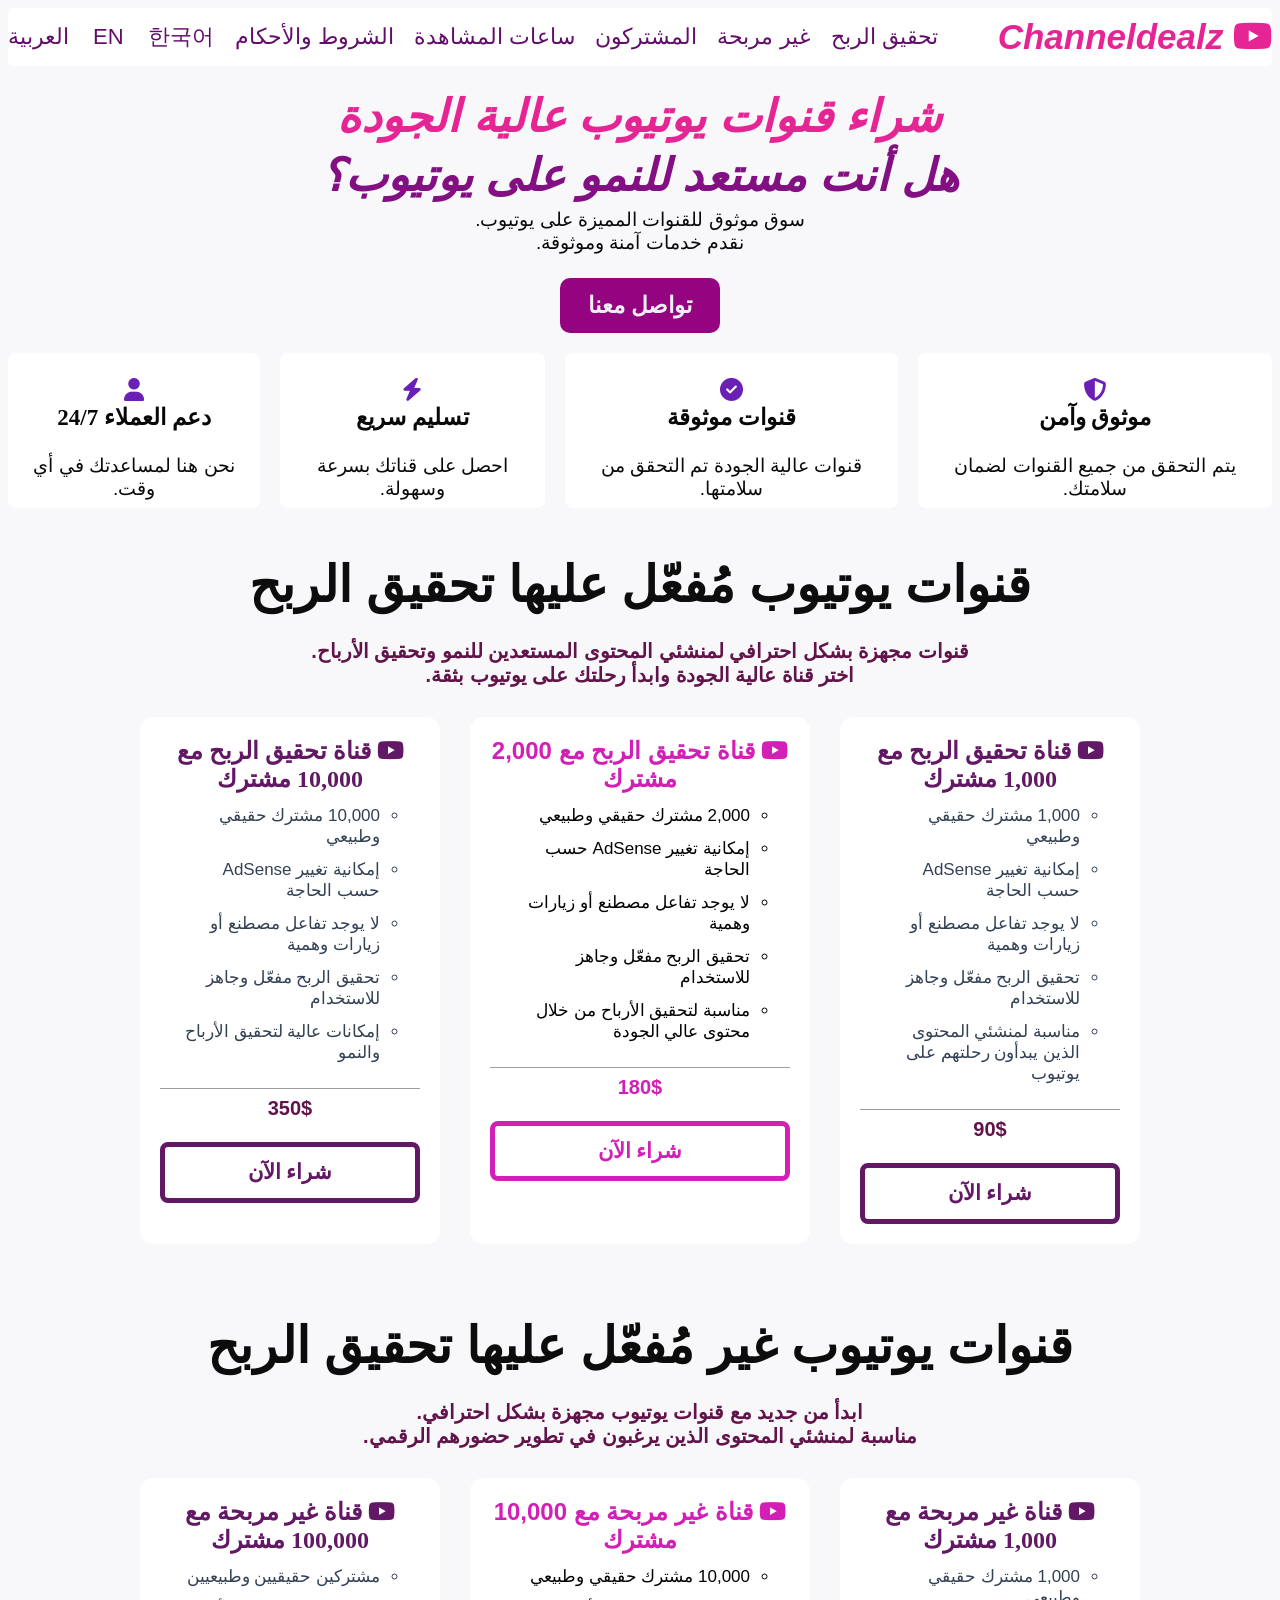
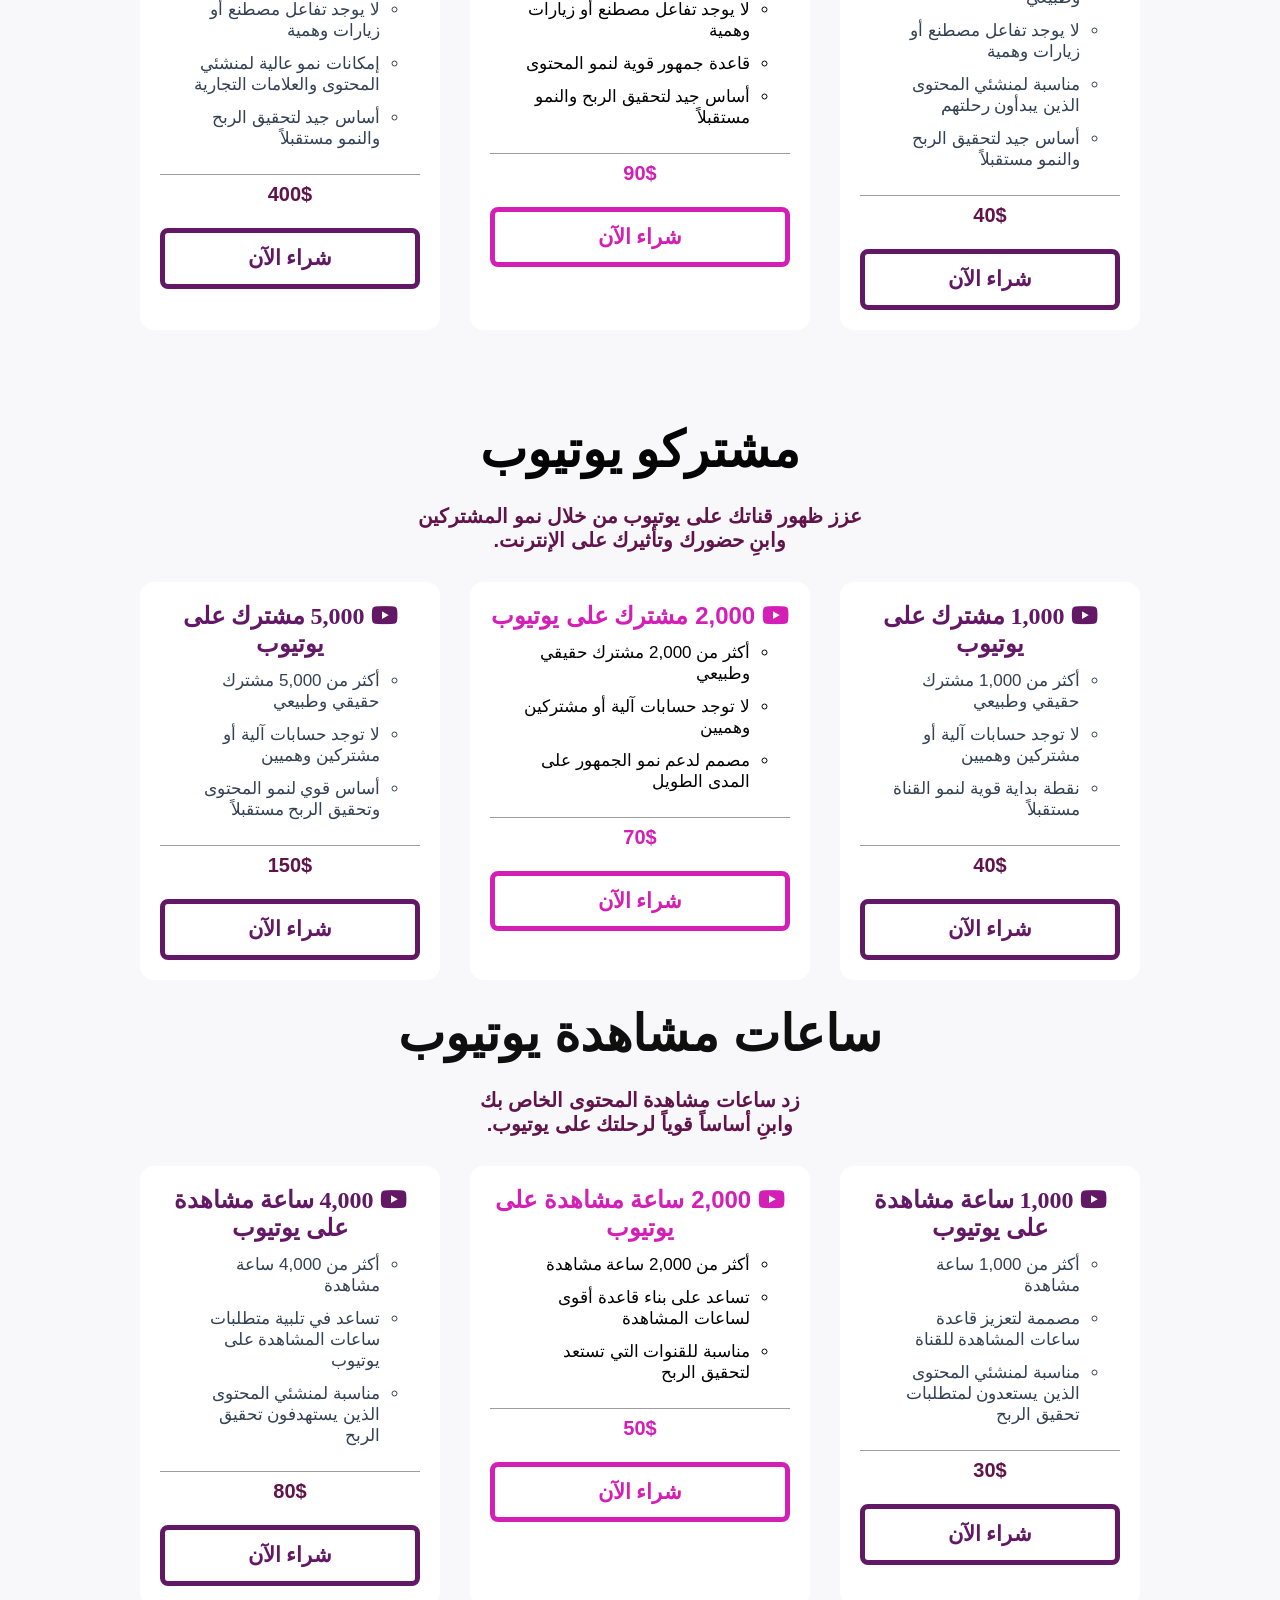
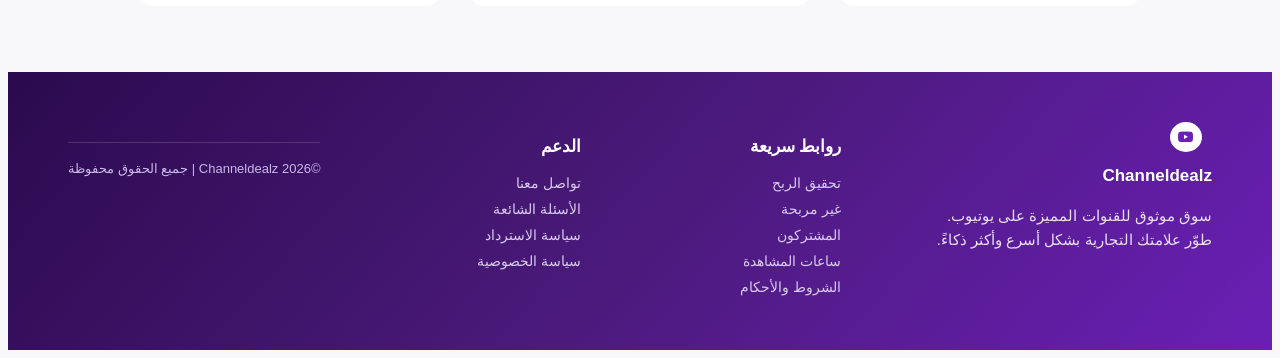
==== ar/index.html @ 0b19791d "Add files via upload" ====
<!DOCTYPE html>
<html lang="ar" dir="rtl">

<head>
    <meta charset="UTF-8">
    <meta name="viewport" content="width=device-width, initial-scale=1.0">

    <title>شراء قنوات يوتيوب | Channeldealz</title>

    <meta name="description"
        content="اشترِ قنوات يوتيوب عالية الجودة بأمان. نوفر قنوات موثوقة وخدمات المشتركين وساعات المشاهدة.">

    <link rel="stylesheet" href="../style.css">

    <link rel="stylesheet"
        href="https://cdnjs.cloudflare.com/ajax/libs/font-awesome/6.5.2/css/all.min.css">

    <link rel="alternate" hreflang="en" href="../index.html">
    <link rel="alternate" hreflang="ko" href="../ko/index.html">
    <link rel="alternate" hreflang="ar" href="./index.html">
    <link rel="alternate" hreflang="x-default" href="../index.html">
</head>


<body>

    <!-- NAVBAR -->
    <header>

        <nav class="ao">

            <div class="o">
                <span>
                    <i class="fa-brands fa-youtube"></i>
                    Channeldealz
                </span>
            </div>

            <ul>
                <li><a href="#channel">تحقيق الربح</a></li>
                <li><a href="#non">غير مربحة</a></li>
                <li><a href="#subscribers">المشتركون</a></li>
                <li><a href="#watch-time">ساعات المشاهدة</a></li>
                <li><a href="terms.html">الشروط والأحكام</a></li>
            </ul>

            <div class="languages">
                <a href="../index.html">EN</a>
                <a href="../ko/index.html">한국어</a>
                <a href="./index.html">العربية</a>
            </div>

        </nav>

    </header>


    <br>


    <!-- HOME -->
    <section id="home">

        <div class="zo">

            <h1 class="co">
                شراء قنوات يوتيوب عالية الجودة
            </h1>

            <h1 class="bo">
                هل أنت مستعد للنمو على يوتيوب؟
            </h1>

            <p>
                سوق موثوق للقنوات المميزة على يوتيوب.<br>
                نقدم خدمات آمنة وموثوقة.
            </p>

            <br>

            <div class="f">
                <a href="mailto:sikandariqbalmillionaire@gmail.com">
                    تواصل معنا
                </a>
            </div>


            <div class="yo">

                <div class="xo">

                    <h3>
                        <i class="fa-solid fa-shield-halved"></i>
                        <br>
                        موثوق وآمن
                    </h3>

                    <p>
                        يتم التحقق من جميع القنوات لضمان سلامتك.
                    </p>

                </div>


                <div class="xo">

                    <h3>
                        <i class="fa-solid fa-circle-check"></i>
                        <br>
                        قنوات موثوقة
                    </h3>

                    <p>
                        قنوات عالية الجودة تم التحقق من سلامتها.
                    </p>

                </div>


                <div class="xo">

                    <h3>
                        <i class="fa-solid fa-bolt"></i>
                        <br>
                        تسليم سريع
                    </h3>

                    <p>
                        احصل على قناتك بسرعة وسهولة.
                    </p>

                </div>


                <div class="xo">

                    <h3>
                        <i class="fa-solid fa-user"></i>
                        <br>
                        دعم العملاء 24/7
                    </h3>

                    <p>
                        نحن هنا لمساعدتك في أي وقت.
                    </p>

                </div>

            </div>

        </div>

    </section>


    <br>


    <!-- MONETIZED CHANNELS -->
    <section id="channel">

        <h1>
            قنوات يوتيوب مُفعّل عليها تحقيق الربح
        </h1>

        <h3>
            قنوات مجهزة بشكل احترافي لمنشئي المحتوى المستعدين للنمو وتحقيق الأرباح.<br>
            اختر قناة عالية الجودة وابدأ رحلتك على يوتيوب بثقة.
        </h3>


        <div class="jo">


            <div class="no">

                <h2>
                    <i class="fa-brands fa-youtube"></i>
                    قناة تحقيق الربح مع 1,000 مشترك
                </h2>

                <ul>

                    <li>
                        1,000 مشترك حقيقي وطبيعي
                    </li>

                    <li>
                        إمكانية تغيير AdSense حسب الحاجة
                    </li>

                    <li>
                        لا يوجد تفاعل مصطنع أو زيارات وهمية
                    </li>

                    <li>
                        تحقيق الربح مفعّل وجاهز للاستخدام
                    </li>

                    <li>
                        مناسبة لمنشئي المحتوى الذين يبدأون رحلتهم على يوتيوب
                    </li>

                </ul>

                <div class="wo"></div>

                <h3>
                    90$
                </h3>

                <a href="https://open.kakao.com/me/tubeyt" target="_blank">
                    شراء الآن
                </a>

            </div>


            <div class="go">

                <h2>
                    <i class="fa-brands fa-youtube"></i>
                    قناة تحقيق الربح مع 2,000 مشترك
                </h2>

                <ul>

                    <li>
                        2,000 مشترك حقيقي وطبيعي
                    </li>

                    <li>
                        إمكانية تغيير AdSense حسب الحاجة
                    </li>

                    <li>
                        لا يوجد تفاعل مصطنع أو زيارات وهمية
                    </li>

                    <li>
                        تحقيق الربح مفعّل وجاهز للاستخدام
                    </li>

                    <li>
                        مناسبة لتحقيق الأرباح من خلال محتوى عالي الجودة
                    </li>

                </ul>

                <div class="x"></div>

                <h3>
                    180$
                </h3>

                <a href="https://open.kakao.com/me/tubeyt" target="_blank">
                    شراء الآن
                </a>

            </div>


            <div class="no">

                <h2>
                    <i class="fa-brands fa-youtube"></i>
                    قناة تحقيق الربح مع 10,000 مشترك
                </h2>

                <ul>

                    <li>
                        10,000 مشترك حقيقي وطبيعي
                    </li>

                    <li>
                        إمكانية تغيير AdSense حسب الحاجة
                    </li>

                    <li>
                        لا يوجد تفاعل مصطنع أو زيارات وهمية
                    </li>

                    <li>
                        تحقيق الربح مفعّل وجاهز للاستخدام
                    </li>

                    <li>
                        إمكانات عالية لتحقيق الأرباح والنمو
                    </li>

                </ul>

                <div class="wo"></div>

                <h3>
                    350$
                </h3>

                <a href="https://open.kakao.com/me/tubeyt" target="_blank">
                    شراء الآن
                </a>

            </div>

        </div>

    </section>


    <br>


    <!-- NON MONETIZED CHANNELS -->
    <section id="non">

        <h1>
            قنوات يوتيوب غير مُفعّل عليها تحقيق الربح
        </h1>

        <h3>
            ابدأ من جديد مع قنوات يوتيوب مجهزة بشكل احترافي.<br>
            مناسبة لمنشئي المحتوى الذين يرغبون في تطوير حضورهم الرقمي.
        </h3>


        <div class="jo">


            <div class="no">

                <h2>
                    <i class="fa-brands fa-youtube"></i>
                    قناة غير مربحة مع 1,000 مشترك
                </h2>

                <ul>

                    <li>
                        1,000 مشترك حقيقي وطبيعي
                    </li>

                    <li>
                        لا يوجد تفاعل مصطنع أو زيارات وهمية
                    </li>

                    <li>
                        مناسبة لمنشئي المحتوى الذين يبدأون رحلتهم
                    </li>

                    <li>
                        أساس جيد لتحقيق الربح والنمو مستقبلاً
                    </li>

                </ul>

                <div class="wo"></div>

                <h3>
                    40$
                </h3>

                <a href="https://open.kakao.com/me/tubeyt" target="_blank">
                    شراء الآن
                </a>

            </div>


            <div class="go">

                <h2>
                    <i class="fa-brands fa-youtube"></i>
                    قناة غير مربحة مع 10,000 مشترك
                </h2>

                <ul>

                    <li>
                        10,000 مشترك حقيقي وطبيعي
                    </li>

                    <li>
                        لا يوجد تفاعل مصطنع أو زيارات وهمية
                    </li>

                    <li>
                        قاعدة جمهور قوية لنمو المحتوى
                    </li>

                    <li>
                        أساس جيد لتحقيق الربح والنمو مستقبلاً
                    </li>

                </ul>

                <div class="x"></div>

                <h3>
                    90$
                </h3>

                <a href="https://open.kakao.com/me/tubeyt" target="_blank">
                    شراء الآن
                </a>

            </div>


            <div class="no">

                <h2>
                    <i class="fa-brands fa-youtube"></i>
                    قناة غير مربحة مع 100,000 مشترك
                </h2>

                <ul>

                    <li>
                        مشتركين حقيقيين وطبيعيين
                    </li>

                    <li>
                        لا يوجد تفاعل مصطنع أو زيارات وهمية
                    </li>

                    <li>
                        إمكانات نمو عالية لمنشئي المحتوى والعلامات التجارية
                    </li>

                    <li>
                        أساس جيد لتحقيق الربح والنمو مستقبلاً
                    </li>

                </ul>

                <div class="wo"></div>

                <h3>
                    400$
                </h3>

                <a href="https://open.kakao.com/me/tubeyt" target="_blank">
                    شراء الآن
                </a>

            </div>

        </div>

    </section>


    <br><br>


    <!-- SUBSCRIBERS -->
    <section id="subscribers">

        <h1>
            مشتركو يوتيوب
        </h1>

        <h3>
            عزز ظهور قناتك على يوتيوب من خلال نمو المشتركين<br>
            وابنِ حضورك وتأثيرك على الإنترنت.
        </h3>


        <div class="jo">


            <div class="no">

                <h2>
                    <i class="fa-brands fa-youtube"></i>
                    1,000 مشترك على يوتيوب
                </h2>

                <ul>

                    <li>
                        أكثر من 1,000 مشترك حقيقي وطبيعي
                    </li>

                    <li>
                        لا توجد حسابات آلية أو مشتركين وهميين
                    </li>

                    <li>
                        نقطة بداية قوية لنمو القناة مستقبلاً
                    </li>

                </ul>

                <div class="wo"></div>

                <h3>
                    40$
                </h3>

                <a href="https://open.kakao.com/me/tubeyt" target="_blank">
                    شراء الآن
                </a>

            </div>


            <div class="go">

                <h2>
                    <i class="fa-brands fa-youtube"></i>
                    2,000 مشترك على يوتيوب
                </h2>

                <ul>

                    <li>
                        أكثر من 2,000 مشترك حقيقي وطبيعي
                    </li>

                    <li>
                        لا توجد حسابات آلية أو مشتركين وهميين
                    </li>

                    <li>
                        مصمم لدعم نمو الجمهور على المدى الطويل
                    </li>

                </ul>

                <div class="x"></div>

                <h3>
                    70$
                </h3>

                <a href="https://open.kakao.com/me/tubeyt" target="_blank">
                    شراء الآن
                </a>

            </div>


            <div class="no">

                <h2>
                    <i class="fa-brands fa-youtube"></i>
                    5,000 مشترك على يوتيوب
                </h2>

                <ul>

                    <li>
                        أكثر من 5,000 مشترك حقيقي وطبيعي
                    </li>

                    <li>
                        لا توجد حسابات آلية أو مشتركين وهميين
                    </li>

                    <li>
                        أساس قوي لنمو المحتوى وتحقيق الربح مستقبلاً
                    </li>

                </ul>

                <div class="wo"></div>

                <h3>
                    150$
                </h3>

                <a href="https://open.kakao.com/me/tubeyt" target="_blank">
                    شراء الآن
                </a>

            </div>

        </div>

    </section>


    <!-- WATCH TIME -->
    <section id="watch-time">

        <h1>
            ساعات مشاهدة يوتيوب
        </h1>

        <h3>
            زد ساعات مشاهدة المحتوى الخاص بك<br>
            وابنِ أساساً قوياً لرحلتك على يوتيوب.
        </h3>


        <div class="jo">


            <div class="no">

                <h2>
                    <i class="fa-brands fa-youtube"></i>
                    1,000 ساعة مشاهدة على يوتيوب
                </h2>

                <ul>

                    <li>
                        أكثر من 1,000 ساعة مشاهدة
                    </li>

                    <li>
                        مصممة لتعزيز قاعدة ساعات المشاهدة للقناة
                    </li>

                    <li>
                        مناسبة لمنشئي المحتوى الذين يستعدون لمتطلبات تحقيق الربح
                    </li>

                </ul>

                <div class="wo"></div>

                <h3>
                    30$
                </h3>

                <a href="https://open.kakao.com/me/tubeyt" target="_blank">
                    شراء الآن
                </a>

            </div>


            <div class="go">

                <h2>
                    <i class="fa-brands fa-youtube"></i>
                    2,000 ساعة مشاهدة على يوتيوب
                </h2>

                <ul>

                    <li>
                        أكثر من 2,000 ساعة مشاهدة
                    </li>

                    <li>
                        تساعد على بناء قاعدة أقوى لساعات المشاهدة
                    </li>

                    <li>
                        مناسبة للقنوات التي تستعد لتحقيق الربح
                    </li>

                </ul>

                <div class="x"></div>

                <h3>
                    50$
                </h3>

                <a href="https://open.kakao.com/me/tubeyt" target="_blank">
                    شراء الآن
                </a>

            </div>


            <div class="no">

                <h2>
                    <i class="fa-brands fa-youtube"></i>
                    4,000 ساعة مشاهدة على يوتيوب
                </h2>

                <ul>

                    <li>
                        أكثر من 4,000 ساعة مشاهدة
                    </li>

                    <li>
                        تساعد في تلبية متطلبات ساعات المشاهدة على يوتيوب
                    </li>

                    <li>
                        مناسبة لمنشئي المحتوى الذين يستهدفون تحقيق الربح
                    </li>

                </ul>

                <div class="wo"></div>

                <h3>
                    80$
                </h3>

                <a href="https://open.kakao.com/me/tubeyt" target="_blank">
                    شراء الآن
                </a>

            </div>

        </div>

    </section>


    <br><br>


    <!-- FOOTER -->
    <section>

        <div class="d">


            <div class="a">

                <i class="fa-brands fa-youtube"></i>

                <h2>
                    Channeldealz
                </h2>

                <p>
                    سوق موثوق للقنوات المميزة على يوتيوب.<br>
                    طوّر علامتك التجارية بشكل أسرع وأكثر ذكاءً.
                </p>

            </div>


            <div class="b">

                <h2>
                    روابط سريعة
                </h2>

                <ul>

                    <li>
                        <a href="#channel">تحقيق الربح</a>
                    </li>

                    <li>
                        <a href="#non">غير مربحة</a>
                    </li>

                    <li>
                        <a href="#subscribers">المشتركون</a>
                    </li>

                    <li>
                        <a href="#watch-time">ساعات المشاهدة</a>
                    </li>

                    <li>
                        <a href="terms.html">الشروط والأحكام</a>
                    </li>

                </ul>

            </div>


            <div class="c">

                <h2>
                    الدعم
                </h2>

                <ul>

                    <li>
                        تواصل معنا
                    </li>

                    <li>
                        الأسئلة الشائعة
                    </li>

                    <li>
                        سياسة الاسترداد
                    </li>

                    <li>
                        سياسة الخصوصية
                    </li>

                </ul>

            </div>


            <footer>
                &copy;2026 Channeldealz | جميع الحقوق محفوظة
            </footer>


        </div>

    </section>


</body>

</html>
---- style.css ----
.ao a{
    font-size: 22px;
    font-weight:500;
    font-family: 'Segoe UI', Tahoma, Geneva, Verdana, sans-serif;
    color: rgb(99, 13, 107);
    text-decoration:none;
    margin-right: 20px;
}
.ao a:hover{
    background-color: rgb(143, 36, 137);
    color:#edeff3;
}
.ao ul{
    margin-left: auto;
    display: flex;
    list-style: none;
}
.ao li{
    font-weight:1000;
}
.o{
    display:flex;
    align-items: center;
    gap: 2px;
}
.o span img{
 vertical-align: middle;
}
.ao span{
    font-size: 35px;
    font-style: italic;
    color: rgb(230, 37, 149);
    font-family:'Gill Sans', 'Gill Sans MT', Calibri, 'Trebuchet MS', sans-serif;
    font-weight:800 !important;
}
.ao{
    display: flex;
    align-items: center;
    border-radius: 5px;
    background:white;
}
.zo h1,.zo p{
    margin: 6px 0;
}
.bo{
    color: rgb(131, 16, 131);
    font-family:Arial, Helvetica, sans-serif;
    font-size:45px;
    font-style: italic;
    text-align: center;
    font-weight: 800;
}
.co{
    color: rgb(230, 37, 149);
    font-family: Arial, Helvetica, sans-serif;
    font-size: 45px;
    font-style: italic;
    text-align: center;
    font-weight:850;
}
.f{
    display: flex;
    justify-content: center;
    margin-bottom: 20px;
}
.f a{
    border-radius: 10px;
    padding:14px 28px;
    width: fit-content;
    background:rgb(148, 4, 129);
    text-align: center;
    text-decoration: none;
    color: #edeff3;
    font-size:23px;
    font-weight:600;
}
.zo p{
    color:rgb(10, 10, 10);
    font-size: 19px;
    text-align: center;
    font-family: 'Lucida Sans', 'Lucida Sans Regular', 'Lucida Grande', 'Lucida Sans Unicode', Geneva, Verdana, sans-serif;
}
.xo{
    width: fit-content;
    text-align: center;
    padding: 2px;
    color:rgb(8, 8, 8);
    background:white;
    border-radius: 8px;
    margin-bottom: 5px;
    font-family:'Times New Roman', Times, serif;
}
.xo i{
    color:#6a1fb5;
}
.xo h3{
    font-size:23px !important;
}
.yo{
   display: flex;
   gap:20px;
   align-items: center;
}
.lo{
    width: 50px !important;
    height: 24px !important;
    margin-top: 5px;
}
body{
    background-color: rgb(248, 248, 250);
}
#channel h1{
    color: rgb(14, 13, 13);
    font-weight: 700;
    font-size: 50px;
    text-align: center;
    font-family:Arial, Helvetica, sans-serif;
    line-height:0.5;
}
#channel h3{
    color: rgb(97, 20, 74);
    text-align: center;
    font-size: 20px;
    font-family: Arial, Helvetica, sans-serif;
}
.no{
    box-sizing: border-box;
    width:300px;
    max-width: 300px;
    padding: 20px;
    max-width: 300px;
    align-items: center;
    border-radius: 14px;
    background-color: white;
    justify-content: center;
    transition: transform 0.3 ease;
}
.no:hover{
    transform:translateY(-6px);
    box-shadow: 0 18px 20px rgba(0,0,0,0.14);
}
.no h2{
    text-align:center;
    border: none;
    font-size:24px;
    font-weight: 700;
    color:#621864;
    margin: 0 0 12px;
    border-radius: 4px;
}
.no h3{
  margin:0 0 22px;
  font-weight: 700;
  font-size: 40px;
  color:#621864;
}
.no ul{
    padding-left: 22px;
    margin: 0 0 25px;
    font-family: 'Segoe UI', Tahoma, Geneva, Verdana, sans-serif;
}
.no li{
    margin-bottom: 12px;
    font-size: 17px;
    color: #334155;
    list-style:circle;
}
.no a{
   display: block;
   padding: 13px 20px;
   border:5px solid #621864;
   color:#621864;
   text-align: center;
   text-decoration: none;
   font-size: 21px;
   font-weight: 600;
   border-radius: 8px;
   transition: all 0.3s ease;
}
.wo{
    height:1px;
    background-color: #423942;
    opacity:0.5;
    margin-bottom:8px;
}
.x{
    height:1px;
    background-color: rgb(66, 56, 65);
    opacity:0.5;
    margin-bottom: 8px;
}
.go{
    width: 300px;
    max-width: 300px;
    border-radius: 14px;
    padding: 20px;
    transition: transform 0.3s ease;
    font-family: Arial, sans-serif;
    background-color:#ffffff;
}
.go:hover{
    transform:translateY(-6px);
    box-shadow: 0 18px 20px rgba(0,0,0,0.14);
}
.go h2{
    text-align: center;
    border: none;
    font-size:24px;
    font-weight: 700;
    color:rgb(212, 31, 182);
    margin: 0 0 12px;
    border-radius: 4px;
}
.go h3{
  margin:0 0 22px;
  font-weight: 700;
  font-size: 40px;
  color:rgb(212, 31, 182) !important;
}
.go ul{
    padding-left: 22px;
    margin: 0 0 25px;
    font-family: 'Segoe UI', Tahoma, Geneva, Verdana, sans-serif;
}
.go li{
    margin-bottom: 12px;
    font-size: 17px;
    list-style:circle;
}
.go a{
   display: block;
   padding: 13px 20px;
   border:5px solid rgb(212, 31, 182);
   color:rgb(212, 31, 182);
   text-align: center;
   text-decoration: none;
   font-size: 21px;
   font-weight: 600;
   border-radius: 8px;
   transition: all 0.3 ease;
}
.jo{
    width: 100%;
    max-width: 1150px;
    margin: 30px auto;
    
    display: flex;
    justify-content: center;
    align-items: stretch;
    
    gap: 30px;
    padding: 0 20px;
    box-sizing: border-box;
}
#non h1{
     color: rgb(12, 12, 12);
    font-weight: 700;
    font-size: 50px;
    text-align: center;
    font-family:Arial, Helvetica, sans-serif;
    line-height: 0.5;
}
#non h3{
    color: rgb(97, 20, 74);
    text-align: center;
    font-family: Arial, Helvetica, sans-serif;
    font-size: 20px;
}
#subscribers h1{
     color: rgb(5, 5, 5);
    font-weight: 700;
    font-size: 50px;
    text-align: center;
    font-family:Arial, Helvetica, sans-serif;
    line-height: 0.5;
}
#subscribers h3{
    color: rgb(97, 20, 74);
    text-align: center;
    font-size: 20px;
    font-family: Arial, Helvetica, sans-serif;
}
#watch-time h1{
     color: rgb(15, 15, 15);
    font-weight: 700;
    font-size: 50px;
    text-align: center;
    font-family:Arial, Helvetica, sans-serif;
    line-height: 0.5;
}
#watch-time h3{
    color: rgb(97, 20, 74);
    text-align: center;
    font-size: 20px;
    font-family: Arial, Helvetica, sans-serif;
}
.ho{
    background: rgb(36, 4, 31);
    min-height: 100vh;
    display: flex;
    justify-content: center;
    gap:20px;
    flex-wrap: wrap;
}
.ho h1{
    color: #edeff3 !important;
    text-align: center !important;
    font-weight:1000;
    font-size:55px;
}
.ho h3{
    color:#fcf3fb;
    margin: 0;
}
.vo{
    border-bottom: 1px solid #263246;
}
.qo h2{
  color:#fff;
  font-size: 32px;
  margin-bottom: 10px;
}
.qo h3{
    color:#eef0f3;
    text-align: justify;
    display: block;
    white-space: normal;
    font-family: Arial, Helvetica, sans-serif;
    word-spacing: 1px;
    line-height: 1.7;
}
 .vo,
 .qo{
position: relative;
border-left:2px solid #d861ce;
margin-left: 35px;
padding: 10px 0 10px 18px;
box-sizing: border-box;
flex-basis: 100%;
}
 .vo h1,
 .qo h2,
 .qo h3{
    margin-left: 0;
    padding-left: 0;
    text-align: left;
    display: block;
}
section:has(.d){
    background: linear-gradient(132deg,#2b0a4e,#4a1a7a,#6a1fb5);
    padding: 50px 60px 20px;
    color:#eee;
    font-family: 'Segoe UI', Tahoma, Geneva, Verdana, sans-serif;
}
.d{
    display: flex;
    justify-content: space-between;
    flex-wrap: wrap;
    gap:40px;
    max-width: 1200px;
    margin: 0 auto;
    padding-bottom: 25px;
}
.d h2{
    font-size: 17px;
    margin-bottom: 18px;
    color:#fff;
}
.a{
    flex: 1.5;
    min-width: 250px;
}
.a i{
    background: #fff;
    color: #6a1fb5;
    border-radius: 50%;
    padding: 8px;
    font-size: 14px;
    margin-right: 10px;
}
.a p{
    font-size: 15px;
    line-height: 1.6;
    color: #e7e1f1;
}
.b,.c{
  flex: 1;
  min-width: 180px;
}
.b ul,.c ul{
    list-style: none;
    padding: 0;
    margin: 0;
}
.b ul li,.c ul li{
    margin-bottom: 10px;
    color:#d8cbee;
    font-size: 14px;
}
.b ul li a{
    color:#d8cbee;
    text-decoration: none;
    transition: 0.3s;
}
.b ul  li a:hover{
    color:#fff;
    padding-left: 4px;
}
footer{
    text-align: center;
    padding: 18px 0;
    margin-top: 20px;
    border-top: 1px solid rgba(255,255,255,0.15);
    font-size: 13px;
    color:#cbb8e8;
}
@media (max-width: 1200px) {

    .ao {
        flex-wrap: wrap;
        padding: 10px 18px;
        gap: 8px;
    }

    .ao ul {
        flex-wrap: wrap;
        justify-content: center;
        gap: 5px 8px;
        margin-left: auto;
    }

    .ao a {
        font-size: 19px;
        margin-right: 8px;
    }

    .o {
        flex-shrink: 0;
    }

    .jo {
        max-width: 960px;
        flex-wrap: wrap;
        justify-content: center;
    }

    .co,
    .bo {
        font-size: 40px;
    }

    #channel h1,
    #non h1,
    #subscribers h1,
    #watch-time h1 {
        font-size: 44px;
        line-height: 1.1;
    }
}

@media (max-width: 900px) {

    .ao {
        padding: 10px 15px;
    }

    .ao ul {
        width: 100%;
        justify-content: center;
        margin-left: 0;
        flex-wrap: wrap;
        gap: 4px 8px;
    }

    .ao a {
        font-size: 17px;
        margin-right: 4px;
    }

    .jo {
        max-width: 650px;
        gap: 25px;
    }

    .co,
    .bo {
        font-size: 36px;
    }

    #channel h1,
    #non h1,
    #subscribers h1,
    #watch-time h1 {
        font-size: 40px;
        line-height: 1.15;
    }

    #channel h3,
    #non h3,
    #subscribers h3,
    #watch-time h3 {
        font-size: 18px;
        line-height: 1.5;
    }

    .ho {
        padding: 35px 6%;
    }

    .ho h1 {
        font-size: 46px;
    }

    .qo h2 {
        font-size: 28px;
    }

    .qo h3 {
        font-size: 17px;
        line-height: 1.6;
    }
}

@media (max-width: 650px) {

    .ao {
        padding: 8px 12px;
        gap: 8px;
    }

    .o {
        width: 100%;
        justify-content: center;
    }

    .ao span {
        font-size: 28px;
    }

    .ao ul {
        width: 100%;
        justify-content: center;
        flex-wrap: wrap;
        gap: 4px 7px;
        margin: 0;
    }

    .ao a {
        font-size: 15px;
        margin-right: 0;
        padding: 3px 2px;
    }

    .co,
    .bo {
        font-size: 30px;
        line-height: 1.25;
    }

    .zo p {
        font-size: 16px;
        line-height: 1.5;
    }

    .yo {
        flex-wrap: wrap;
        justify-content: center;
        gap: 12px;
    }

    .xo {
        width: calc(50% - 6px);
        max-width: none;
    }

    .xo h3 {
        font-size: 19px !important;
    }

    .xo p {
        font-size: 14px;
    }

    #channel h1,
    #non h1,
    #subscribers h1,
    #watch-time h1 {
        font-size: 32px;
        line-height: 1.2;
    }

    #channel h3,
    #non h3,
    #subscribers h3,
    #watch-time h3 {
        font-size: 16px;
        line-height: 1.5;
    }

    .jo {
        width: 100%;
        padding: 0 15px;
        flex-wrap: wrap;
        justify-content: center;
        gap: 20px;
    }

    .no,
    .go {
        width: 100%;
        max-width: 400px;
    }

    .no h2,
    .go h2 {
        font-size: 21px;
        line-height: 1.35;
    }

    .no li,
    .go li {
        font-size: 16px;
        line-height: 1.45;
    }

    .no h3,
    .go h3 {
        font-size: 34px;
    }

    .ho {
        padding: 30px 18px;
    }

    .ho h1 {
        font-size: 38px;
        line-height: 1.2;
    }

    .vo,
    .qo {
        margin-left: 0;
        padding-left: 14px;
    }

    .qo h2 {
        font-size: 25px;
        line-height: 1.3;
    }

    .qo h3 {
        font-size: 16px;
        line-height: 1.6;
        text-align: left;
        overflow-wrap: anywhere;
    }

    .d {
        padding-left: 20px;
        padding-right: 20px;
    }

    .a,
    .b,
    .c {
        min-width: 0;
        flex: 1 1 100%;
    }
}

@media (max-width: 420px) {

    .ao {
        padding: 8px 8px;
    }

    .ao span {
        font-size: 24px;
    }

    .ao ul {
        gap: 4px 5px;
    }

    .ao a {
        font-size: 13px;
    }

    .co,
    .bo {
        font-size: 26px;
    }

    .yo {
        gap: 10px;
    }

    .xo {
        width: 100%;
    }

    .jo {
        padding: 0 12px;
    }

    .no,
    .go {
        padding: 16px;
    }

    .no h2,
    .go h2 {
        font-size: 20px;
    }

    .no li,
    .go li {
        font-size: 15px;
    }

    .no a,
    .go a {
        font-size: 19px;
    }

    .ho {
        padding: 25px 14px;
    }

    .ho h1 {
        font-size: 32px;
    }

    .qo {
        padding-left: 12px;
    }

    .qo h2 {
        font-size: 22px;
    }

    .qo h3 {
        font-size: 15px;
    }
}
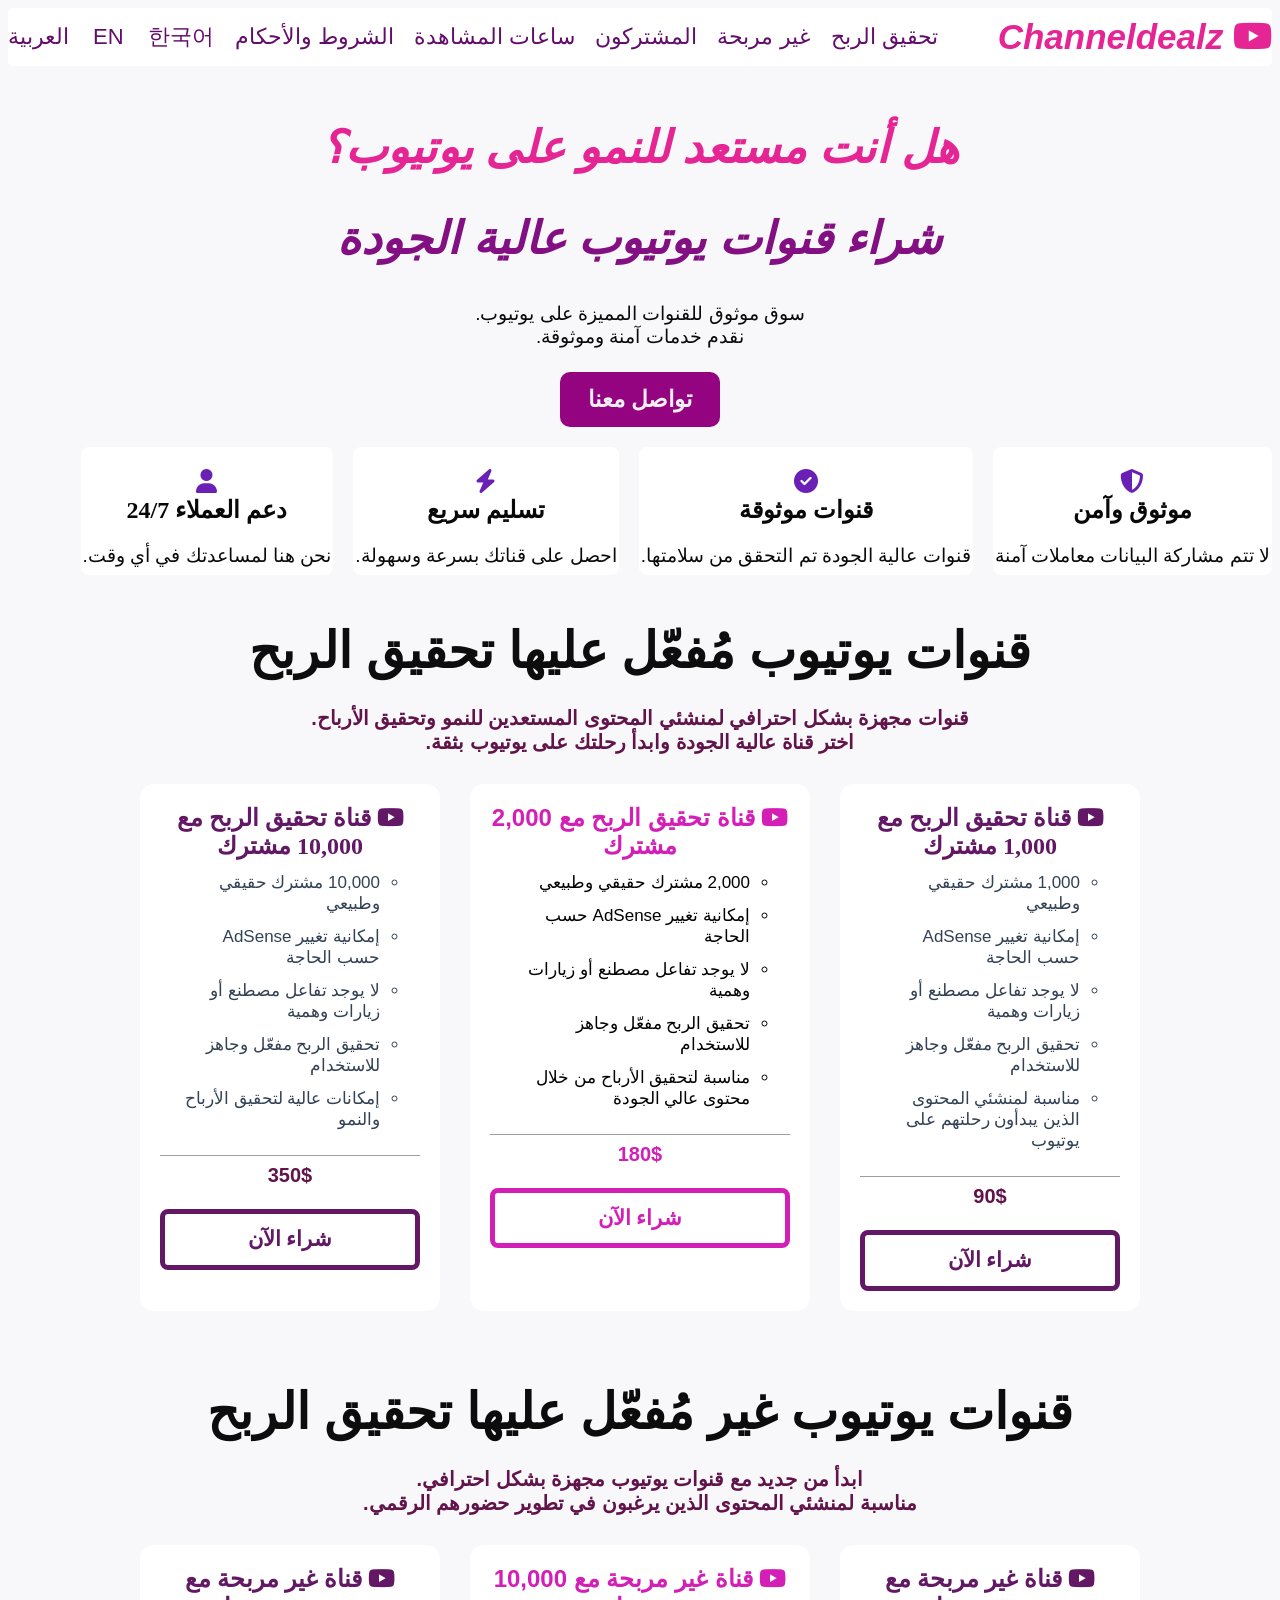
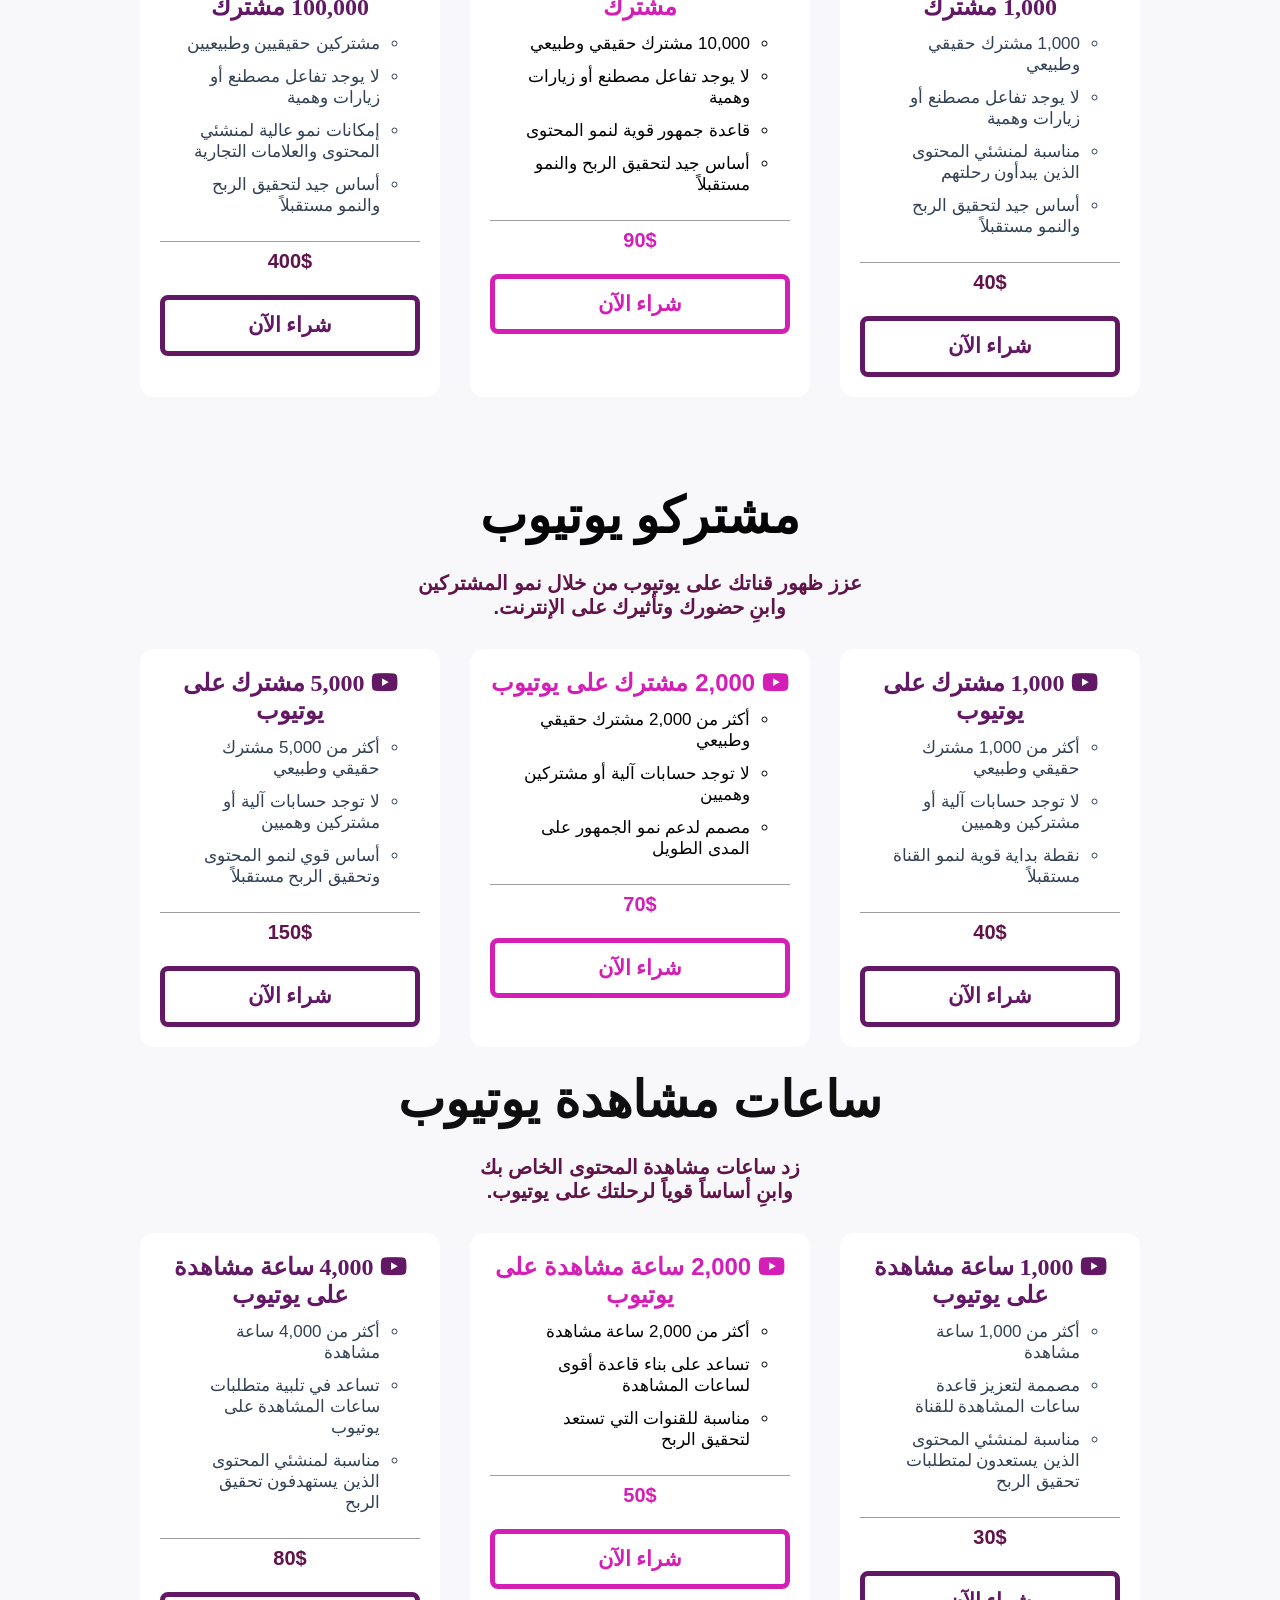
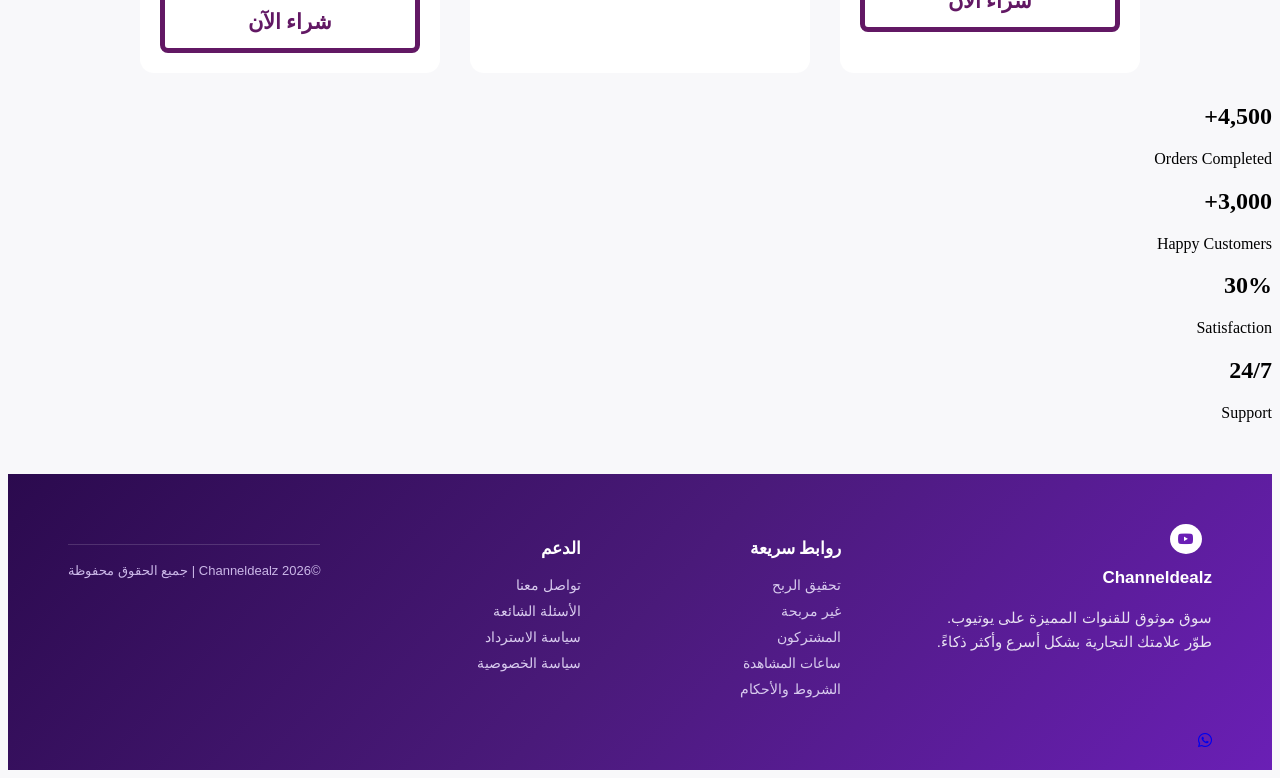
==== commit 13cd47dd: "Add files via upload" ====
--- a/ar/index.html
+++ b/ar/index.html
@@ -4,7 +4,7 @@
 <head>
     <meta charset="UTF-8">
     <meta name="viewport" content="width=device-width, initial-scale=1.0">
-
+    <meta name="description" content="شراء قنوات يوتيوب عالية الجودة، مع مشتركين وساعات مشاهدة. خدمات قنوات يوتيوب آمنة وموثوقة.">
     <title>شراء قنوات يوتيوب | Channeldealz</title>
 
     <meta name="description"
@@ -23,7 +23,9 @@
 
 
 <body>
-
+    <div class="progress">
+      <div id="progress-bar"></div>
+    </div>
     <!-- NAVBAR -->
     <header>
 
@@ -63,13 +65,13 @@
 
         <div class="zo">
 
-            <h1 class="co">
+            <h2 class="co">
+                هل أنت مستعد للنمو على يوتيوب؟
+            </h2>
+
+            <h2 class="bo">
                 شراء قنوات يوتيوب عالية الجودة
-            </h1>
-
-            <h1 class="bo">
-                هل أنت مستعد للنمو على يوتيوب؟
-            </h1>
+            </h2>
 
             <p>
                 سوق موثوق للقنوات المميزة على يوتيوب.<br>
@@ -89,14 +91,14 @@
 
                 <div class="xo">
 
-                    <h3>
+                    <h2>
                         <i class="fa-solid fa-shield-halved"></i>
                         <br>
                         موثوق وآمن
-                    </h3>
+                    </h2>
 
                     <p>
-                        يتم التحقق من جميع القنوات لضمان سلامتك.
+                       لا تتم مشاركة البيانات معاملات آمنة  
                     </p>
 
                 </div>
@@ -104,11 +106,11 @@
 
                 <div class="xo">
 
-                    <h3>
+                    <h2>
                         <i class="fa-solid fa-circle-check"></i>
                         <br>
                         قنوات موثوقة
-                    </h3>
+                    </h2>
 
                     <p>
                         قنوات عالية الجودة تم التحقق من سلامتها.
@@ -119,11 +121,11 @@
 
                 <div class="xo">
 
-                    <h3>
+                    <h2>
                         <i class="fa-solid fa-bolt"></i>
                         <br>
                         تسليم سريع
-                    </h3>
+                    </h2>
 
                     <p>
                         احصل على قناتك بسرعة وسهولة.
@@ -134,11 +136,11 @@
 
                 <div class="xo">
 
-                    <h3>
+                    <h2>
                         <i class="fa-solid fa-user"></i>
                         <br>
                         دعم العملاء 24/7
-                    </h3>
+                    </h2>
 
                     <p>
                         نحن هنا لمساعدتك في أي وقت.
@@ -209,7 +211,7 @@
                     90$
                 </h3>
 
-                <a href="https://open.kakao.com/me/tubeyt" target="_blank">
+                <a href="https://wa.me/923251877429" target="_blank">
                     شراء الآن
                 </a>
 
@@ -253,7 +255,7 @@
                     180$
                 </h3>
 
-                <a href="https://open.kakao.com/me/tubeyt" target="_blank">
+                <a href="https://wa.me/923251877429" target="_blank">
                     شراء الآن
                 </a>
 
@@ -297,7 +299,7 @@
                     350$
                 </h3>
 
-                <a href="https://open.kakao.com/me/tubeyt" target="_blank">
+                <a href="https://wa.me/923251877429" target="_blank">
                     شراء الآن
                 </a>
 
@@ -323,10 +325,7 @@
             مناسبة لمنشئي المحتوى الذين يرغبون في تطوير حضورهم الرقمي.
         </h3>
 
-
         <div class="jo">
-
-
             <div class="no">
 
                 <h2>
@@ -360,7 +359,7 @@
                     40$
                 </h3>
 
-                <a href="https://open.kakao.com/me/tubeyt" target="_blank">
+                <a href="https://wa.me/923251877429" target="_blank">
                     شراء الآن
                 </a>
 
@@ -400,7 +399,7 @@
                     90$
                 </h3>
 
-                <a href="https://open.kakao.com/me/tubeyt" target="_blank">
+                <a href="https://wa.me/923251877429" target="_blank">
                     شراء الآن
                 </a>
 
@@ -440,7 +439,7 @@
                     400$
                 </h3>
 
-                <a href="https://open.kakao.com/me/tubeyt" target="_blank">
+                <a href="https://wa.me/923251877429" target="_blank">
                     شراء الآن
                 </a>
 
@@ -499,7 +498,7 @@
                     40$
                 </h3>
 
-                <a href="https://open.kakao.com/me/tubeyt" target="_blank">
+                <a href="https://wa.me/923251877429" target="_blank">
                     شراء الآن
                 </a>
 
@@ -535,7 +534,7 @@
                     70$
                 </h3>
 
-                <a href="https://open.kakao.com/me/tubeyt" target="_blank">
+                <a href="https://wa.me/923251877429" target="_blank">
                     شراء الآن
                 </a>
 
@@ -571,7 +570,7 @@
                     150$
                 </h3>
 
-                <a href="https://open.kakao.com/me/tubeyt" target="_blank">
+                <a href="https://wa.me/923251877429" target="_blank">
                     شراء الآن
                 </a>
 
@@ -627,7 +626,7 @@
                     30$
                 </h3>
 
-                <a href="https://open.kakao.com/me/tubeyt" target="_blank">
+                <a href="https://wa.me/923251877429" target="_blank">
                     شراء الآن
                 </a>
 
@@ -663,7 +662,7 @@
                     50$
                 </h3>
 
-                <a href="https://open.kakao.com/me/tubeyt" target="_blank">
+                <a href="https://wa.me/923251877429" target="_blank">
                     شراء الآن
                 </a>
 
@@ -699,7 +698,7 @@
                     80$
                 </h3>
 
-                <a href="https://open.kakao.com/me/tubeyt" target="_blank">
+                <a href="https://wa.me/923251877429" target="_blank">
                     شراء الآن
                 </a>
 
@@ -708,7 +707,29 @@
         </div>
 
     </section>
-
+<div class="stats" id="stats">
+
+    <div class="stat-box">
+        <h2 class="counter" data-target="15000">0</h2>
+        <p>Orders Completed</p>
+    </div>
+
+    <div class="stat-box">
+        <h2 class="counter" data-target="10000">0</h2>
+        <p>Happy Customers</p>
+    </div>
+
+    <div class="stat-box">
+        <h2 class="counter" data-target="99">0</h2>
+        <p>Satisfaction</p>
+    </div>
+
+    <div class="stat-box">
+        <h2>24/7</h2>
+        <p>Support</p>
+    </div>
+
+</div>
 
     <br><br>
 
@@ -803,9 +824,9 @@
 
 
         </div>
-
+<a href="https://wa.me/923251877429" class="whatsapp" target="_blank"><i class="fa-brands fa-whatsapp"></i></a>
     </section>
-
+<script src="../script.js"></script>
 
 </body>
 
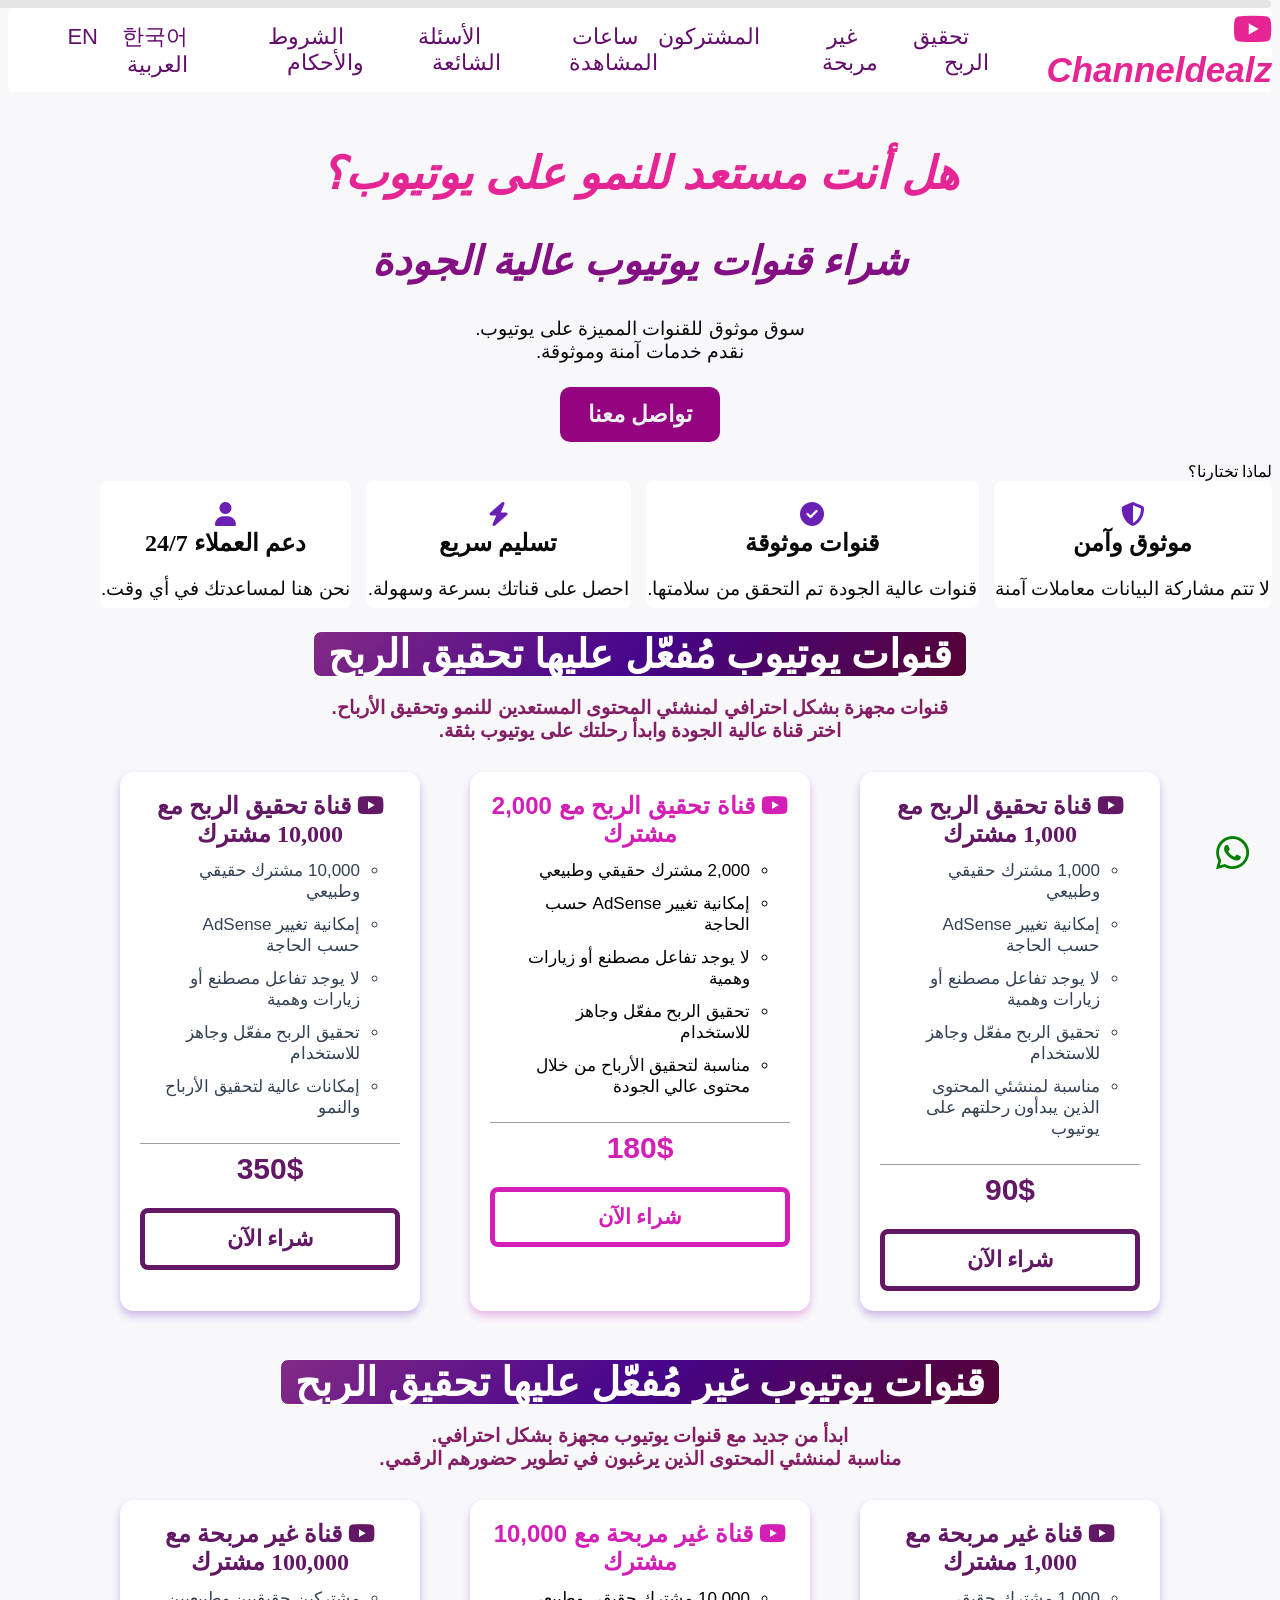
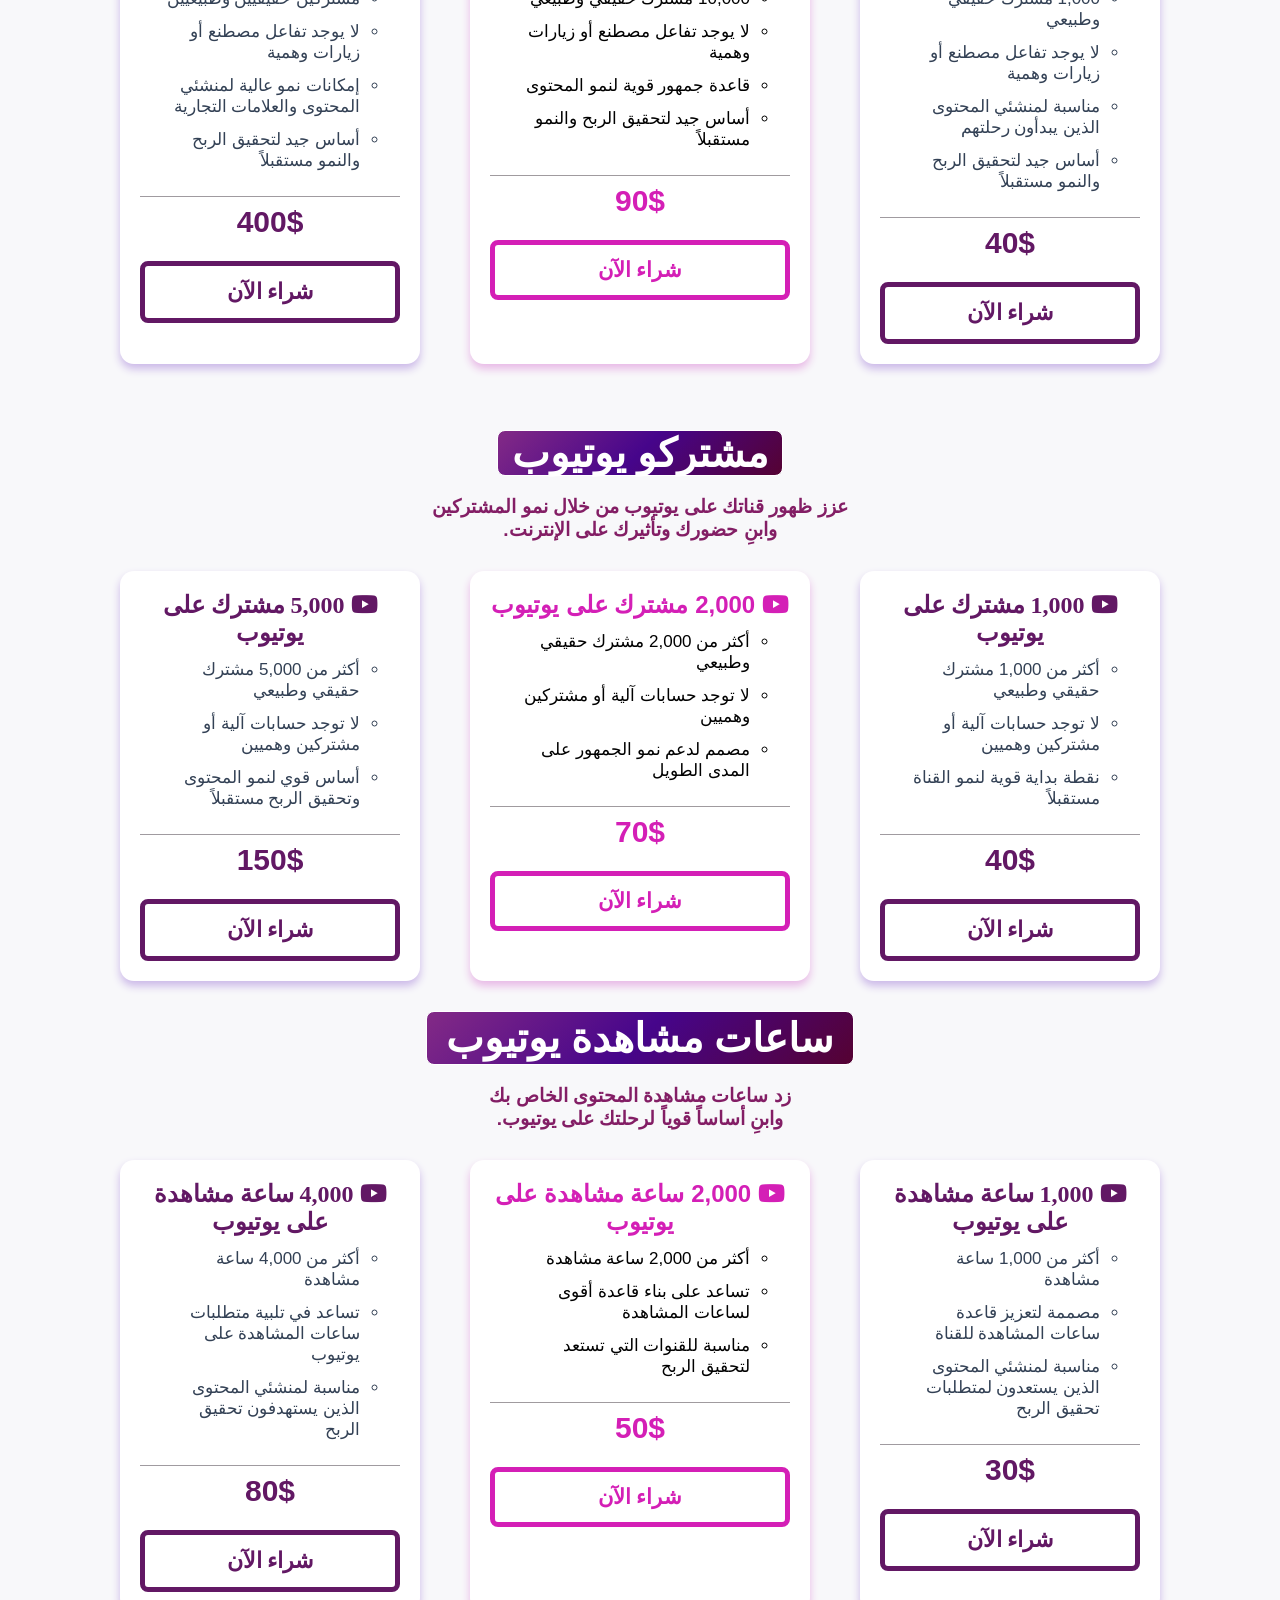
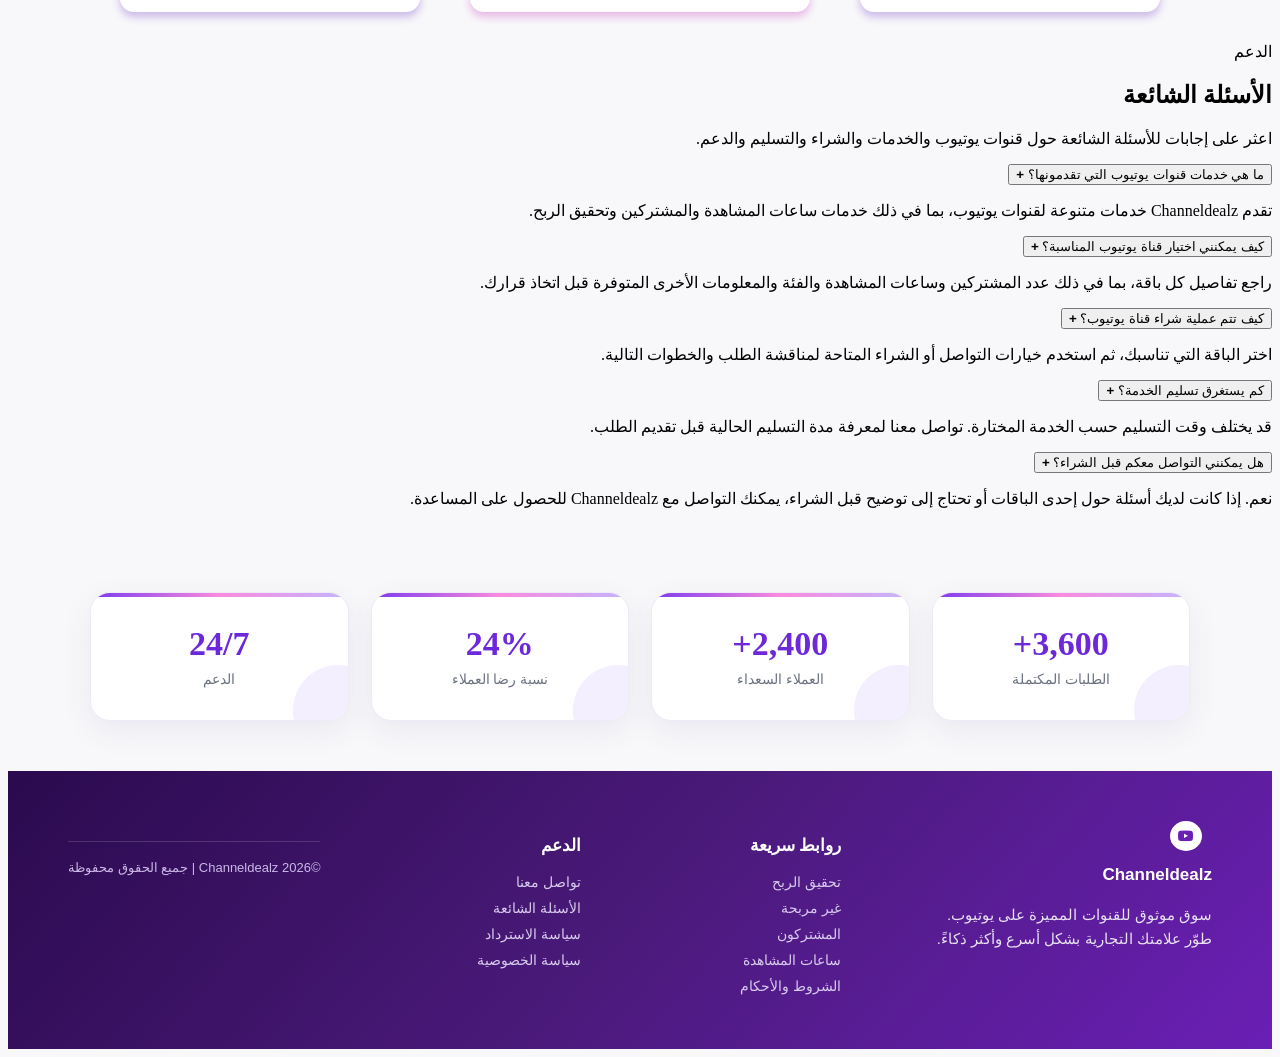
==== commit 090a2717: "Add files via upload" ====
--- a/ar/index.html
+++ b/ar/index.html
@@ -4,11 +4,10 @@
 <head>
     <meta charset="UTF-8">
     <meta name="viewport" content="width=device-width, initial-scale=1.0">
-    <meta name="description" content="شراء قنوات يوتيوب عالية الجودة، مع مشتركين وساعات مشاهدة. خدمات قنوات يوتيوب آمنة وموثوقة.">
-    <title>شراء قنوات يوتيوب | Channeldealz</title>
-
-    <meta name="description"
-        content="اشترِ قنوات يوتيوب عالية الجودة بأمان. نوفر قنوات موثوقة وخدمات المشتركين وساعات المشاهدة.">
+    
+<title>شراء قنوات يوتيوب عالية الجودة | موثوقة وآمنة</title>
+<meta name="description" content="اشترِ قنوات يوتيوب عالية الجودة مع خيارات متنوعة من المشتركين وساعات المشاهدة وتحقيق الربح. اكتشف قنوات موثوقة
+ واختر القناة المناسبة لاحتياجاتك.">
 
     <link rel="stylesheet" href="../style.css">
 
@@ -43,6 +42,7 @@
                 <li><a href="#non">غير مربحة</a></li>
                 <li><a href="#subscribers">المشتركون</a></li>
                 <li><a href="#watch-time">ساعات المشاهدة</a></li>
+                <li><a href="#faq">الأسئلة الشائعة</a></li>
                 <li><a href="terms.html">الشروط والأحكام</a></li>
             </ul>
 
@@ -85,7 +85,7 @@
                     تواصل معنا
                 </a>
             </div>
-
+            <div class="why-us">لماذا تختارنا؟</div>
 
             <div class="yo">
 
@@ -705,33 +705,91 @@
             </div>
 
         </div>
-
     </section>
+    <section id="faq" class="faq-section">
+    <div class="faq-heading">
+        <span>الدعم</span>
+        <h2>الأسئلة الشائعة</h2>
+        <p>اعثر على إجابات للأسئلة الشائعة حول قنوات يوتيوب والخدمات والشراء والتسليم والدعم.</p>
+    </div>
+
+    <div class="faq-container">
+
+        <div class="faq-item">
+            <button class="faq-question">
+                <span>ما هي خدمات قنوات يوتيوب التي تقدمونها؟</span>
+                <b>+</b>
+            </button>
+            <div class="faq-answer">
+                <p>تقدم Channeldealz خدمات متنوعة لقنوات يوتيوب، بما في ذلك خدمات ساعات المشاهدة والمشتركين وتحقيق الربح.</p>
+            </div>
+        </div>
+
+        <div class="faq-item">
+            <button class="faq-question">
+                <span>كيف يمكنني اختيار قناة يوتيوب المناسبة؟</span>
+                <b>+</b>
+            </button>
+            <div class="faq-answer">
+                <p>راجع تفاصيل كل باقة، بما في ذلك عدد المشتركين وساعات المشاهدة والفئة والمعلومات الأخرى المتوفرة قبل اتخاذ قرارك.</p>
+            </div>
+        </div>
+
+        <div class="faq-item">
+            <button class="faq-question">
+                <span>كيف تتم عملية شراء قناة يوتيوب؟</span>
+                <b>+</b>
+            </button>
+            <div class="faq-answer">
+                <p>اختر الباقة التي تناسبك، ثم استخدم خيارات التواصل أو الشراء المتاحة لمناقشة الطلب والخطوات التالية.</p>
+            </div>
+        </div>
+
+        <div class="faq-item">
+            <button class="faq-question">
+                <span>كم يستغرق تسليم الخدمة؟</span>
+                <b>+</b>
+            </button>
+            <div class="faq-answer">
+                <p>قد يختلف وقت التسليم حسب الخدمة المختارة. تواصل معنا لمعرفة مدة التسليم الحالية قبل تقديم الطلب.</p>
+            </div>
+        </div>
+
+        <div class="faq-item">
+            <button class="faq-question">
+                <span>هل يمكنني التواصل معكم قبل الشراء؟</span>
+                <b>+</b>
+            </button>
+            <div class="faq-answer">
+                <p>نعم. إذا كانت لديك أسئلة حول إحدى الباقات أو تحتاج إلى توضيح قبل الشراء، يمكنك التواصل مع Channeldealz للحصول على المساعدة.</p>
+            </div>
+        </div>
+
+    </div>
+</section><br>
 <div class="stats" id="stats">
 
     <div class="stat-box">
         <h2 class="counter" data-target="15000">0</h2>
-        <p>Orders Completed</p>
+        <p>الطلبات المكتملة</p>
     </div>
 
     <div class="stat-box">
         <h2 class="counter" data-target="10000">0</h2>
-        <p>Happy Customers</p>
+        <p>العملاء السعداء</p>
     </div>
 
     <div class="stat-box">
         <h2 class="counter" data-target="99">0</h2>
-        <p>Satisfaction</p>
+        <p>نسبة رضا العملاء</p>
     </div>
 
     <div class="stat-box">
         <h2>24/7</h2>
-        <p>Support</p>
+        <p>الدعم</p>
     </div>
 
 </div>
-
-    <br><br>
 
 
     <!-- FOOTER -->
--- a/style.css
+++ b/style.css
@@ -6,6 +6,26 @@
     text-decoration:none;
     margin-right: 20px;
 }
+.progress {
+    width: 100%;
+    height: 8px;
+    background: #e5e5e5;
+    border-radius: 10px;
+    overflow: hidden;
+    position: fixed;
+    top:0;
+    left:0;
+    right:9px;
+    z-index: 9999;
+}
+
+#progress-bar {
+    width: 0%;
+    height: 100%;
+    background: #490eaf;
+    border-radius: 10px;
+    transition: width 0.3s ease;
+}
 .ao a:hover{
     background-color: rgb(143, 36, 137);
     color:#edeff3;
@@ -45,10 +65,10 @@
 .bo{
     color: rgb(131, 16, 131);
     font-family:Arial, Helvetica, sans-serif;
-    font-size:45px;
+    font-size:40px;
     font-style: italic;
     text-align: center;
-    font-weight: 800;
+    font-weight: 700;
 }
 .co{
     color: rgb(230, 37, 149);
@@ -83,12 +103,13 @@
 .xo{
     width: fit-content;
     text-align: center;
-    padding: 2px;
+    padding: 1.5px;
     color:rgb(8, 8, 8);
     background:white;
     border-radius: 8px;
     margin-bottom: 5px;
     font-family:'Times New Roman', Times, serif;
+    transition: 0.3s ease-in-out;
 }
 .xo i{
     color:#6a1fb5;
@@ -98,8 +119,11 @@
 }
 .yo{
    display: flex;
-   gap:20px;
+   gap:15px;
    align-items: center;
+}
+.xo:hover{
+    transform: scale(1.03);
 }
 .lo{
     width: 50px !important;
@@ -110,49 +134,58 @@
     background-color: rgb(248, 248, 250);
 }
 #channel h1{
-    color: rgb(14, 13, 13);
+    color: white;
     font-weight: 700;
-    font-size: 50px;
+    font-size: 40px;
     text-align: center;
     font-family:Arial, Helvetica, sans-serif;
     line-height:0.5;
+     background: linear-gradient(135deg,#832a86,#46058b,#550232);
+    border: 1px solid white;
+    border-radius: 8px;
+    padding: 12px  14px;
+    width: fit-content;
+    margin: 0 auto;
 }
 #channel h3{
-    color: rgb(97, 20, 74);
-    text-align: center;
-    font-size: 20px;
+    color: rgb(131, 30, 101);
+    text-align: center;
+    font-size: 19px;
     font-family: Arial, Helvetica, sans-serif;
 }
 .no{
     box-sizing: border-box;
-    width:300px;
+    width:340px;
     max-width: 300px;
     padding: 20px;
-    max-width: 300px;
     align-items: center;
     border-radius: 14px;
     background-color: white;
     justify-content: center;
     transition: transform 0.3 ease;
+    box-shadow: 0 5px 9px #cbb8e8;
 }
 .no:hover{
     transform:translateY(-6px);
-    box-shadow: 0 18px 20px rgba(0,0,0,0.14);
+    box-shadow: 0 18px 20px #cbb8e8;
 }
 .no h2{
-    text-align:center;
-    border: none;
-    font-size:24px;
-    font-weight: 700;
-    color:#621864;
-    margin: 0 0 12px;
-    border-radius: 4px;
+    text-align:center !important;
+    border: none !important;
+    font-size:24px !important;
+    font-weight: 700 !important;
+    color:#621864 !important;
+    margin: 0 0 12px !important;
+    border-radius: 4px !important;
+    background: none;
 }
 .no h3{
-  margin:0 0 22px;
-  font-weight: 700;
-  font-size: 40px;
-  color:#621864;
+  margin:0 0 22px !important;
+  font-weight: 700 !important;
+  font-size: 30px !important;
+  color:#621864 !important;
+  background: none;
+  border: none;
 }
 .no ul{
     padding-left: 22px;
@@ -172,7 +205,7 @@
    color:#621864;
    text-align: center;
    text-decoration: none;
-   font-size: 21px;
+   font-size: 22px;
    font-weight: 600;
    border-radius: 8px;
    transition: all 0.3s ease;
@@ -197,24 +230,25 @@
     transition: transform 0.3s ease;
     font-family: Arial, sans-serif;
     background-color:#ffffff;
+    box-shadow: 0 5px 9px #e8b8e6;
 }
 .go:hover{
     transform:translateY(-6px);
-    box-shadow: 0 18px 20px rgba(0,0,0,0.14);
+    box-shadow: 0 18px 20px #cbb8e8;
 }
 .go h2{
-    text-align: center;
-    border: none;
-    font-size:24px;
-    font-weight: 700;
-    color:rgb(212, 31, 182);
-    margin: 0 0 12px;
-    border-radius: 4px;
+    text-align: center !important;
+    border: none !important;
+    font-size:24px !important;
+    font-weight: 700 !important;
+    color:rgb(212, 31, 182) !important;
+    margin: 0 0 12px !important;
+    border-radius: 4px!important;
 }
 .go h3{
-  margin:0 0 22px;
-  font-weight: 700;
-  font-size: 40px;
+  margin:0 0 22px !important;
+  font-weight: 700 !important;
+  font-size: 30px !important;
   color:rgb(212, 31, 182) !important;
 }
 .go ul{
@@ -248,50 +282,68 @@
     justify-content: center;
     align-items: stretch;
     
-    gap: 30px;
+    gap: 50px;
     padding: 0 20px;
     box-sizing: border-box;
 }
 #non h1{
-     color: rgb(12, 12, 12);
+     color:white;
     font-weight: 700;
-    font-size: 50px;
+    font-size: 40px;
     text-align: center;
     font-family:Arial, Helvetica, sans-serif;
     line-height: 0.5;
+     background: linear-gradient(135deg,#832a86,#46058b,#550232);
+    border: 1px solid white;
+    border-radius: 8px;
+    padding: 12px  14px;
+    width: fit-content;
+    margin: 0 auto;
 }
 #non h3{
-    color: rgb(97, 20, 74);
+    color: rgb(131, 30, 101);
     text-align: center;
     font-family: Arial, Helvetica, sans-serif;
-    font-size: 20px;
+    font-size: 19px;
 }
 #subscribers h1{
-     color: rgb(5, 5, 5);
+     color:white;
     font-weight: 700;
-    font-size: 50px;
+    font-size: 40px;
     text-align: center;
     font-family:Arial, Helvetica, sans-serif;
     line-height: 0.5;
+     background: linear-gradient(135deg,#832a86,#46058b,#550232);
+    border: 1px solid white;
+    border-radius: 8px;
+    padding: 12px  14px;
+    width: fit-content;
+    margin: 0 auto;
 }
 #subscribers h3{
-    color: rgb(97, 20, 74);
-    text-align: center;
-    font-size: 20px;
+    color: rgb(131, 30, 101);
+    text-align: center;
+    font-size: 19px;
     font-family: Arial, Helvetica, sans-serif;
 }
 #watch-time h1{
-     color: rgb(15, 15, 15);
+     color:white;
     font-weight: 700;
-    font-size: 50px;
+    font-size: 40px;
     text-align: center;
     font-family:Arial, Helvetica, sans-serif;
     line-height: 0.5;
+    background: linear-gradient(135deg,#832a86,#46058b,#550232);
+    border: 1px solid white;
+    border-radius: 8px;
+    padding: 16px  19px ;
+    width: fit-content;
+    margin: 0 auto;
 }
 #watch-time h3{
-    color: rgb(97, 20, 74);
-    text-align: center;
-    font-size: 20px;
+    color: rgb(131, 30, 101);
+    text-align: center;
+    font-size: 19px;
     font-family: Arial, Helvetica, sans-serif;
 }
 .ho{
@@ -413,6 +465,84 @@
     border-top: 1px solid rgba(255,255,255,0.15);
     font-size: 13px;
     color:#cbb8e8;
+}.stats {
+    display: grid;
+    grid-template-columns: repeat(4, 1fr);
+    gap: 22px;
+    max-width: 1100px;
+    margin: 50px auto;
+}
+
+.stat-box {
+    position: relative;
+    background: #ffffff;
+    padding: 32px 20px;
+    text-align: center;
+    border: 1px solid #eeeaf7;
+    border-radius: 20px;
+    box-shadow: 0 10px 30px rgba(80, 55, 130, 0.08);
+    overflow: hidden;
+    transition: transform 0.3s ease, box-shadow 0.3s ease;
+}
+
+.stat-box::before {
+    content: "";
+    position: absolute;
+    top: 0;
+    left: 0;
+    width: 100%;
+    height: 4px;
+    background: linear-gradient(90deg, #7c3aed, #fa8bde, #c4b5fd);
+}
+
+.stat-box::after {
+    content: "";
+    position: absolute;
+    width: 90px;
+    height: 90px;
+    right: -35px;
+    bottom: -35px;
+    background: #f3efff;
+    border-radius: 50%;
+}
+
+.stat-box:hover {
+    transform: translateY(-7px);
+    box-shadow: 0 18px 40px rgba(80, 55, 130, 0.14);
+}
+
+.stat-box h2 {
+    position: relative;
+    z-index: 1;
+    margin: 0 0 8px;
+    font-size: 34px;
+    font-weight: 800;
+    color: #6d28d9;
+}
+
+.stat-box p {
+    position: relative;
+    z-index: 1;
+    margin: 0;
+    color: #6b7280;
+    font-size: 14px;
+    font-weight: 500;
+}
+
+@media (max-width: 768px) {
+    .stats {
+        grid-template-columns: repeat(2, 1fr);
+        gap: 15px;
+        margin: 35px 15px;
+    }
+
+    .stat-box {
+        padding: 25px 12px;
+    }
+
+    .stat-box h2 {
+        font-size: 27px;
+    }
 }
 @media (max-width: 1200px) {
 
@@ -585,15 +715,15 @@
     #non h1,
     #subscribers h1,
     #watch-time h1 {
-        font-size: 32px;
+        font-size: 30px;
         line-height: 1.2;
+        padding: 2px;
     }
 
     #channel h3,
     #non h3,
     #subscribers h3,
     #watch-time h3 {
-        font-size: 16px;
         line-height: 1.5;
     }
 
@@ -742,4 +872,19 @@
     .qo h3 {
         font-size: 15px;
     }
+}
+.whatsapp{
+    position: fixed;
+    right: 20px;
+    bottom:20px;
+    width: 55px;
+    height: 55px;
+    border-radius: 50%;
+    display: flex;
+    align-items: center;
+    justify-content: center;
+    text-decoration: none;
+    font-size: 38px;
+    z-index: 9999;
+    color: green;
 }
